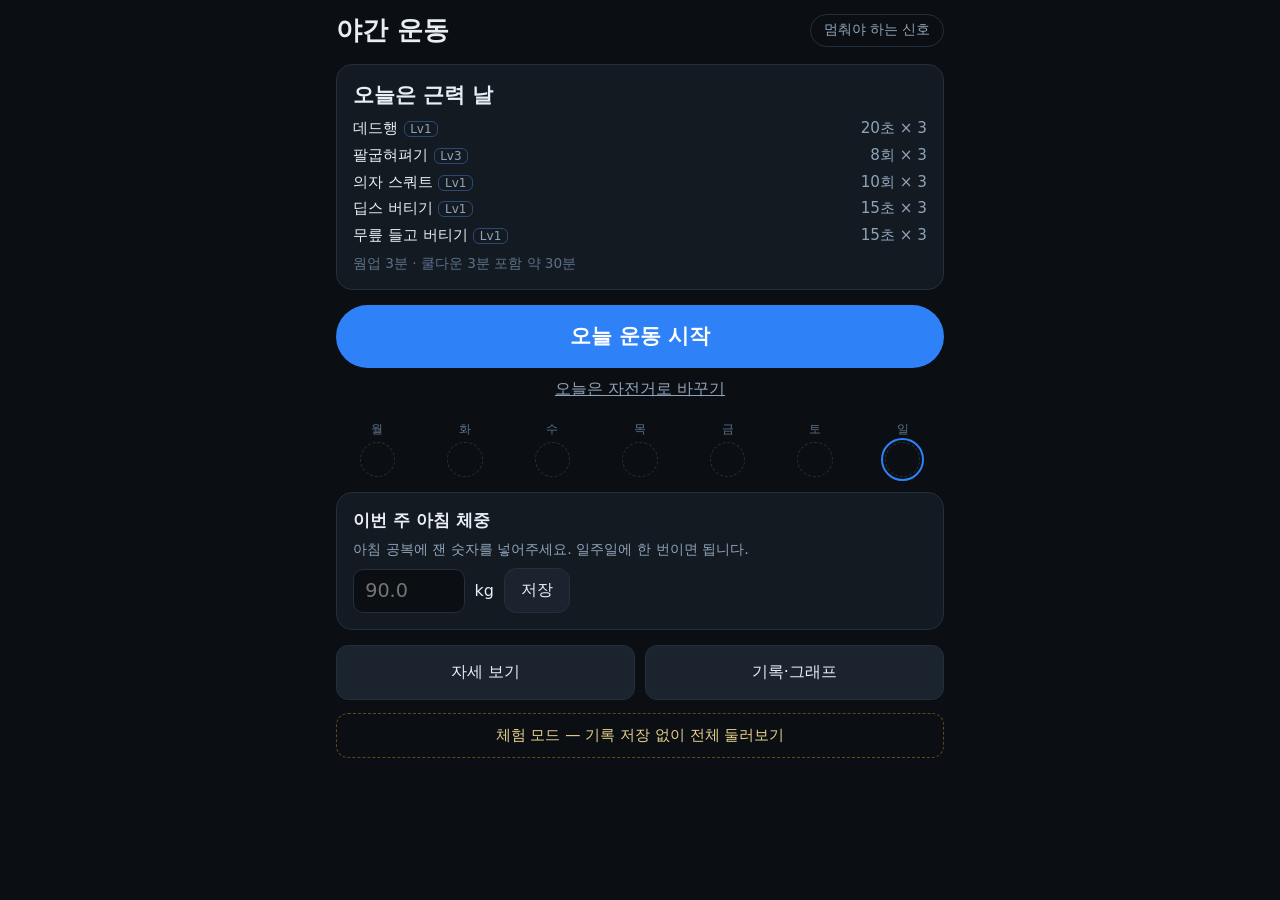
==== index.html @ 2c5f9fc5 "feat: 체험 모드(저장 없음·1/10/30배속) + 체중 따라 바뀌는 3D 체형 + 캐릭터 정교화 - 체험 모드: 기록 복사본으로 전체 흐름을 해보고, 끝내면 진짜 기록으로 복" ====
<!doctype html>
<html lang="ko">
<head>
  <meta charset="utf-8">
  <meta name="viewport" content="width=device-width, initial-scale=1, viewport-fit=cover">
  <meta name="theme-color" content="#0b0f14">
  <title>야간 운동</title>
  <link rel="manifest" href="manifest.json">
  <link rel="icon" href="icons/icon-192.png">
  <link rel="apple-touch-icon" href="icons/icon-192.png">
  <link rel="stylesheet" href="css/style.css">
</head>
<body>
  <div id="demoBar" class="demobar" hidden><b>체험 모드</b><span>기록 저장 안 됨</span><span id="demoSpeed" class="seg"><button data-s="1">1배</button><button data-s="10">10배</button><button data-s="30">30배</button></span><button id="demoExit" class="ghost">끝내기</button></div>
  <!-- 홈 -->
  <section id="screen-home" class="screen page is-active">
    <header class="top"><h1>야간 운동</h1><button id="toSafety" class="ghost">멈춰야 하는 신호</button></header>
    <div id="homeBanner"></div>
    <div id="today" class="card"></div>
    <button id="btnStart" class="btn-start">오늘 운동 시작</button>
    <button id="btnSwap" class="link">오늘은 다른 종류로</button>
    <div id="week" class="week"></div>
    <div id="weighCard"></div>
    <nav class="nav"><button id="toPosture">자세 보기</button><button id="toRecords">기록·그래프</button></nav>
    <button id="toDemo" class="demo-btn">체험 모드 — 기록 저장 없이 전체 둘러보기</button>
  </section>

  <!-- 컨디션 -->
  <section id="screen-cond" class="screen page">
    <header class="top"><h2>오늘 컨디션은?</h2><button class="ghost back">취소</button></header>
    <div id="condBody" class="cond"></div>
  </section>

  <!-- 운동 중 -->
  <section id="screen-work" class="screen work">
    <div id="w3d" class="w3d"></div>
    <div class="wtop"><span id="wPhase"></span><button id="btnQuit" class="ghost">그만두기</button></div>
    <div id="wTap" class="wtap">
      <p id="wTitle" class="wtitle"></p>
      <p id="wClock" class="wclock">0</p>
      <p id="wSub" class="wsub"></p>
    </div>
    <p id="wTip" class="wtip"></p>
    <div class="wbot"><div class="bar"><i id="wBar"></i></div><span id="wTotal"></span><button id="btnSkip" class="ghost" hidden>건너뛰기</button></div>
  </section>

  <!-- 그만두기 -->
  <section id="screen-quit" class="screen page">
    <header class="top"><h2>왜 그만두시나요?</h2></header>
    <div id="quitBody" class="cond"></div>
  </section>

  <!-- 완료 -->
  <section id="screen-end" class="screen page">
    <header class="top"><h2 id="endTitle">운동 끝</h2></header>
    <div id="endBody"></div>
  </section>

  <!-- 자세 보기 -->
  <section id="screen-posture" class="screen page posture">
    <header class="top"><h2>자세 보기</h2><button class="ghost back">뒤로</button></header>
    <div id="pGroups" class="chips"></div>
    <div id="pMoves" class="chips small"></div>
    <div class="row"><span id="pModes" class="seg"></span><span class="grow"></span><button id="pXray" class="ghost">뼈대 투시</button></div>
    <div id="p3d" class="p3d"><span class="hint">드래그해서 돌려보기</span></div>
    <div class="row"><span id="pViews" class="seg"></span></div>
    <div class="row kgrow"><label for="pKg">체형</label><input id="pKg" type="range" min="70" max="95" step="1"><span id="pKgLbl"></span></div>
    <p id="pLabel" class="plabel"></p>
    <ol id="pList" class="plist"></ol>
  </section>

  <!-- 기록 -->
  <section id="screen-records" class="screen page">
    <header class="top"><h2>기록·그래프</h2><button class="ghost back">뒤로</button></header>
    <div id="recBody"></div>
  </section>

  <!-- 안전 -->
  <section id="screen-safety" class="screen page">
    <header class="top"><h2>멈춰야 하는 신호</h2><button class="ghost back">뒤로</button></header>
    <div class="card prose">
      <p><b>정상</b> — 근육이 타는 느낌, 뻐근함, 숨이 차지만 말은 되는 정도</p>
      <p><b>그 종목 중단</b> — 관절(어깨 앞쪽, 팔꿈치, 손목, 무릎, 발목)이 찌르듯 아플 때</p>
      <p class="warn"><b>운동 전체 중단</b> — 어지럽거나, 가슴이 답답하거나, 숨이 평소와 다르게 가쁠 때. 앉아서 쉬고, 계속되면 병원에 가세요.</p>
      <p><b>혈압</b> — 버티는 동안 숨을 참지 마세요. 숨을 참으면 혈압이 순간적으로 크게 오릅니다. 자전거는 심박 140을 넘기지 않습니다.</p>
      <p><b>발목</b> — 바에서 뛰어내리지 말고 발판을 딛고 내려오세요.</p>
      <p><b>피로</b> — 다음 날까지 피로가 남으면 과했다는 뜻입니다. 시작할 때 "피곤함"을 고르면 가볍게 진행합니다.</p>
    </div>
  </section>

  <section id="screen-stop" class="screen page">
    <div class="card prose stop">
      <h2>오늘은 여기까지</h2>
      <p>바로 앉아서 쉬세요. 물을 조금 마시고 천천히 숨 쉬세요.</p>
      <p class="warn">어지러움이나 가슴 답답함이 계속되면 병원에 가세요.</p>
      <button id="stopOk" class="btn-start">알겠습니다</button>
    </div>
  </section>

  <script src="vendor/three.min.js"></script>
  <script type="module" src="js/app.js"></script>
</body>
</html>
---- css/style.css ----
/* 야간 운동 — 밤에 보는 화면이라 어둡게, 운동 중 숫자는 최대한 크게 */
:root {
  --bg: #0b0f14; --card: #131a22; --card2: #1a232e; --line: #22303d; --text: #e8eef5; --sub: #8fa3b8; --muted: #5d7189;
  --accent: #2f81f7; --ok: #1D9E75; --ng: #E24B4A; --warn: #ffcc4d; --hill: #ff9f43;
  color-scheme: dark;
}
* { margin: 0; padding: 0; box-sizing: border-box; }
html, body { height: 100%; }
body { background: var(--bg); color: var(--text); font-family: system-ui, -apple-system, 'Malgun Gothic', sans-serif; -webkit-user-select: none; user-select: none; -webkit-tap-highlight-color: transparent; }
button { font: inherit; color: inherit; background: var(--card2); border: 1px solid var(--line); border-radius: 12px; padding: 0.7rem 1rem; cursor: pointer; }
button:active { transform: scale(0.98); }
button.ghost { background: transparent; color: var(--sub); padding: 0.4rem 0.8rem; font-size: 0.85rem; border-radius: 999px; }
button.link { background: none; border: 0; color: var(--sub); text-decoration: underline; padding: 0.3rem; }
button[aria-pressed="true"] { border-color: var(--accent); color: #9cc5ff; }
input[type="number"] { font: inherit; font-size: 1.2rem; color: var(--text); background: var(--bg); border: 1px solid var(--line); border-radius: 10px; padding: 0.6rem 0.7rem; width: 7rem; }
label.check { display: flex; gap: 0.6rem; align-items: center; padding: 0.4rem 0; font-size: 0.95rem; }
label.check input { width: 1.4rem; height: 1.4rem; accent-color: var(--ok); }

.screen { display: none; min-height: 100vh; }
.screen.is-active { display: block; }
.page { padding: calc(env(safe-area-inset-top) + 0.8rem) 1rem 2rem; max-width: 40rem; margin: 0 auto; }
.top { display: flex; align-items: center; justify-content: space-between; gap: 0.5rem; margin-bottom: 1rem; }
.top h1 { font-size: 1.6rem; } .top h2 { font-size: 1.25rem; }
.card { background: var(--card); border: 1px solid var(--line); border-radius: 16px; padding: 1rem; margin-bottom: 0.9rem; }
.card h3 { font-size: 1.05rem; margin-bottom: 0.5rem; }
.sub { color: var(--sub); font-size: 0.9rem; }
.muted { color: var(--muted); font-size: 0.85rem; }
.banner { border-radius: 14px; padding: 0.8rem 1rem; margin-bottom: 0.9rem; font-size: 0.95rem; line-height: 1.5; background: #1d2a1f; border: 1px solid #2c4a33; color: #bfe8c9; }
.banner.warn { background: #2a2414; border-color: #4d4120; color: #f3dc9c; }
.prose p { line-height: 1.65; margin-bottom: 0.7rem; color: var(--sub); } .prose b { color: var(--text); }
.prose .warn { color: #ffb3b2; } .prose h2 { margin-bottom: 0.8rem; }
.stop { margin-top: 20vh; text-align: center; }

/* 홈 */
.today-type { font-size: 1.3rem; font-weight: 700; margin-bottom: 0.6rem; }
.today-list { list-style: none; display: grid; gap: 0.35rem; }
.today-list li { display: flex; justify-content: space-between; gap: 0.5rem; font-size: 0.95rem; }
.today-list li span:last-child { color: var(--sub); font-variant-numeric: tabular-nums; white-space: nowrap; }
.lv { display: inline-block; font-size: 0.75rem; color: #9cc5ff; border: 1px solid #2a4a74; border-radius: 6px; padding: 0 0.35rem; margin-left: 0.35rem; }
.btn-start { display: block; width: 100%; background: var(--accent); border: 0; color: #fff; font-size: 1.3rem; font-weight: 700; padding: 1.1rem; border-radius: 999px; margin: 0.4rem 0; }
#btnSwap { display: block; margin: 0 auto 1rem; }
.week { display: grid; grid-template-columns: repeat(7, 1fr); gap: 0.3rem; margin-bottom: 0.9rem; }
.week div { text-align: center; font-size: 0.75rem; color: var(--muted); }
.week b { display: flex; align-items: center; justify-content: center; margin: 0.25rem auto 0; width: 2.2rem; height: 2.2rem; border-radius: 50%; border: 1px dashed var(--line); font-size: 0.85rem; color: var(--sub); }
.week b.strength { background: #1b3657; border: 0; color: #cfe3ff; } .week b.bike { background: #17402f; border: 0; color: #c8f0dc; }
.week b.light { opacity: 0.6; } .week .today b { outline: 2px solid var(--accent); outline-offset: 2px; }
.nav { display: grid; grid-template-columns: 1fr 1fr; gap: 0.6rem; }
.nav button { padding: 1rem; font-size: 1rem; }
.weigh { display: flex; gap: 0.6rem; align-items: center; flex-wrap: wrap; }

/* 컨디션·그만두기 */
.cond { display: grid; gap: 0.7rem; }
.cond button { text-align: left; padding: 1rem 1.1rem; font-size: 1.1rem; display: flex; gap: 0.8rem; align-items: center; }
.cond button small { display: block; color: var(--sub); font-size: 0.85rem; margin-top: 0.15rem; }
.cond .emo { font-size: 1.6rem; }

/* 운동 중 */
.work { position: fixed; inset: 0; overflow: hidden; }
.work.is-active { display: block; }
.w3d { position: absolute; inset: 0; display: none; }
.work.show3d .w3d { display: block; }
.wtop { position: absolute; top: calc(env(safe-area-inset-top) + 0.5rem); left: 0.8rem; right: 0.8rem; display: flex; justify-content: space-between; align-items: center; z-index: 3; color: var(--sub); font-size: 0.95rem; }
.wtap { position: absolute; inset: 0; display: flex; flex-direction: column; align-items: center; justify-content: center; text-align: center; z-index: 2; padding: 3rem 1rem 5rem; }
.wtitle { font-size: 1.5rem; font-weight: 600; color: #cfe0f2; }
.wclock { font-size: min(34vh, 52vw); line-height: 0.95; font-weight: 800; font-variant-numeric: tabular-nums; letter-spacing: -0.04em; }
.wclock.warn { color: var(--warn); }
.wclock.long { font-size: min(34vh, 25vw); }
.wsub { font-size: 1.15rem; color: var(--sub); min-height: 1.5em; margin-top: 0.3rem; }
.wtip { position: absolute; left: 0; right: 0; bottom: calc(env(safe-area-inset-bottom) + 3.2rem); text-align: center; font-size: 1.15rem; font-weight: 600; color: #fff; z-index: 3; padding: 0 1rem; pointer-events: none; }
.wtip:empty { display: none; }
.wbot { position: absolute; left: 0.8rem; right: 0.8rem; bottom: calc(env(safe-area-inset-bottom) + 0.8rem); display: flex; align-items: center; gap: 0.7rem; z-index: 3; color: var(--muted); font-size: 0.85rem; font-variant-numeric: tabular-nums; }
.bar { flex: 1; height: 5px; background: var(--line); border-radius: 999px; overflow: hidden; }
.bar i { display: block; height: 100%; width: 0; background: var(--accent); transition: width 0.3s linear; }
/* 휴식·스트레칭: 3D가 주인공, 숫자는 오른쪽 위 */
.work.show3d .wtap { align-items: flex-end; justify-content: flex-start; text-align: right; padding: 3rem 1.2rem 0; pointer-events: auto; }
.work.show3d .wclock { font-size: min(22vh, 30vw); text-shadow: 0 2px 12px #000; }
.work.show3d .wclock.long { font-size: min(22vh, 18vw); }
.work.show3d .wtitle, .work.show3d .wsub { text-shadow: 0 1px 6px #000; background: rgba(11, 15, 20, 0.82); border-radius: 8px; padding: 0.1rem 0.55rem; }
.work.show3d .wtip { background: linear-gradient(transparent, rgba(11, 15, 20, 0.85) 35%); padding: 1.5rem 1rem 0.4rem; }
/* 자전거 구간 색 */
.work.zone-target .wsub { color: #7fe0b6; } .work.zone-hill .wsub { color: var(--hill); } .work.zone-hill .wclock { color: var(--hill); }
@media (orientation: landscape) {
  .wclock { font-size: min(50vh, 40vw); }
  .wclock.long { font-size: min(50vh, 22vw); }
  .work.show3d .wclock { font-size: min(30vh, 18vw); }
  .wtitle { font-size: 1.25rem; }
}

/* 완료 */
.res h3 { display: flex; justify-content: space-between; align-items: baseline; gap: 0.5rem; }
.res .sets { color: var(--sub); font-variant-numeric: tabular-nums; margin-bottom: 0.4rem; }
.tag { font-size: 0.8rem; padding: 0.1rem 0.5rem; border-radius: 999px; font-weight: 600; white-space: nowrap; }
.tag.ok { background: #17402f; color: #8fe3bd; } .tag.ng { background: #4a1e1e; color: #ffb3b2; } .tag.mid { background: #2a3442; color: var(--sub); }
.acts { display: flex; gap: 0.5rem; flex-wrap: wrap; margin-top: 0.6rem; }
.acts .up { background: var(--ok); border: 0; color: #fff; font-weight: 700; }
.acts .down { color: #ffb3b2; }
.fields { display: grid; gap: 0.6rem; margin: 0.4rem 0; }
.fields label { display: flex; justify-content: space-between; align-items: center; gap: 0.6rem; }

/* 자세 보기 */
.chips { display: flex; gap: 0.4rem; overflow-x: auto; padding-bottom: 0.4rem; margin-bottom: 0.4rem; scrollbar-width: none; }
.chips button { white-space: nowrap; padding: 0.5rem 0.8rem; border-radius: 999px; font-size: 0.9rem; }
.chips.small button { font-size: 0.82rem; padding: 0.4rem 0.7rem; }
.row { display: flex; gap: 0.4rem; align-items: center; margin: 0.4rem 0; flex-wrap: wrap; }
.grow { flex: 1; }
.seg { display: inline-flex; gap: 0.3rem; flex-wrap: wrap; }
.seg button { padding: 0.45rem 0.7rem; font-size: 0.85rem; border-radius: 10px; }
.p3d { position: relative; height: 58vh; min-height: 320px; border-radius: 16px; overflow: hidden; background: #10161d; border: 1px solid var(--line); }
.p3d .hint { position: absolute; left: 0.7rem; top: 0.5rem; font-size: 0.75rem; color: var(--muted); z-index: 2; pointer-events: none; }
.mk3 { position: absolute; display: flex; align-items: center; gap: 4px; pointer-events: none; font-size: 12px; white-space: nowrap; transform: translate(-10px, -10px); z-index: 2; }
.mk3 b { width: 20px; height: 20px; border-radius: 50%; color: #fff; font-weight: 600; display: flex; align-items: center; justify-content: center; font-size: 12px; border: 1.5px solid #fff; }
.mk3 span { background: rgba(19, 26, 34, 0.92); border: 1px solid var(--line); border-radius: 6px; padding: 1px 6px; color: var(--text); }
.plabel { color: var(--sub); font-size: 0.9rem; min-height: 1.4em; margin: 0.3rem 0 0.6rem; }
.plist { list-style: none; display: grid; gap: 0.4rem; }
.plist li { display: flex; gap: 0.6rem; padding: 0.55rem 0.6rem; border-radius: 12px; background: var(--card); border: 1px solid var(--line); cursor: pointer; }
.plist li[aria-pressed="true"] { border-color: var(--accent); }
.plist b { flex: none; width: 1.5rem; height: 1.5rem; border-radius: 50%; color: #fff; display: flex; align-items: center; justify-content: center; font-size: 0.8rem; }
.plist small { display: block; color: var(--sub); font-size: 0.85rem; }

/* 기록 */
.chart { width: 100%; height: auto; display: block; }
.chart .grid { stroke: var(--line); stroke-width: 1; }
.chart .ax { fill: var(--muted); font-size: 11px; }
.legend { display: flex; flex-wrap: wrap; gap: 0.3rem 0.9rem; font-size: 0.8rem; color: var(--sub); margin-top: 0.4rem; }
.legend i { display: inline-block; width: 0.8rem; height: 0.25rem; border-radius: 2px; vertical-align: middle; margin-right: 0.3rem; }
.empty { color: var(--muted); font-size: 0.9rem; padding: 1rem 0; text-align: center; }
.hist { list-style: none; display: grid; gap: 0.3rem; font-size: 0.9rem; }
.hist li { display: flex; justify-content: space-between; gap: 0.5rem; color: var(--sub); }
.hist li b { color: var(--text); font-weight: 500; }

/* 체험 모드 */
.demobar { position: fixed; top: 0; left: 0; right: 0; z-index: 100; display: flex; align-items: center; gap: 0.5rem; flex-wrap: wrap;
  padding: calc(env(safe-area-inset-top) + 0.35rem) 0.8rem 0.35rem; background: #3a2f10; color: #f3dc9c; font-size: 0.85rem; border-bottom: 1px solid #5a4a1c; }
.demobar[hidden] { display: none; }
.demobar .seg button { padding: 0.25rem 0.55rem; font-size: 0.8rem; background: #2a220c; border-color: #5a4a1c; color: #f3dc9c; }
.demobar .seg button[aria-pressed="true"] { background: #f3dc9c; color: #2a220c; }
.demobar #demoExit { margin-left: auto; color: #f3dc9c; border-color: #5a4a1c; }
body.demo .page { padding-top: calc(env(safe-area-inset-top) + 3.4rem); }
body.demo .wtop { top: calc(env(safe-area-inset-top) + 2.9rem); }
.demo-btn { display: block; width: 100%; margin-top: 0.8rem; background: transparent; border: 1px dashed #5a4a1c; color: #e6cf8a; font-size: 0.95rem; }
/* 자세 보기 체형 */
.kgrow { gap: 0.6rem; font-size: 0.9rem; color: var(--sub); }
.kgrow input { flex: 1; accent-color: var(--accent); }
.kgrow span { min-width: 7.5rem; text-align: right; }

body.demo .demo-btn { display: none; }
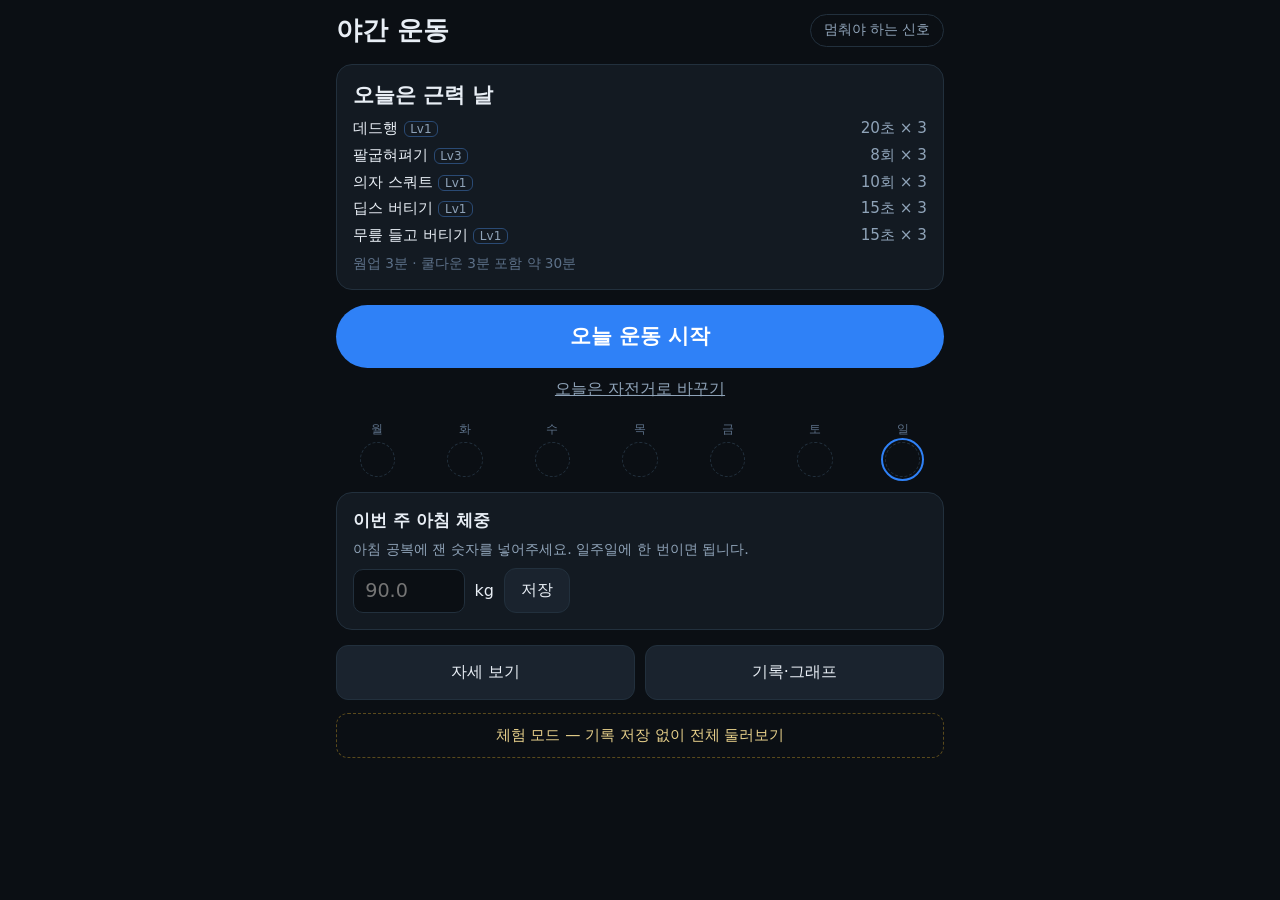
==== commit b8540c7e: "feat: 3D 자세를 무료 캐릭터(Rocketbox Sports_Male_04)로 교체 - rig.js는 보이지 않는 뼈대로 관절을 계산하고, avatar.js가 캐릭터 뼈를 그" ====
--- a/index.html
+++ b/index.html
@@ -98,6 +98,8 @@
   </section>
 
   <script src="vendor/three.min.js"></script>
+  <script src="vendor/fflate.min.js"></script>
+  <script src="vendor/FBXLoader.js"></script>
   <script type="module" src="js/app.js"></script>
 </body>
 </html>
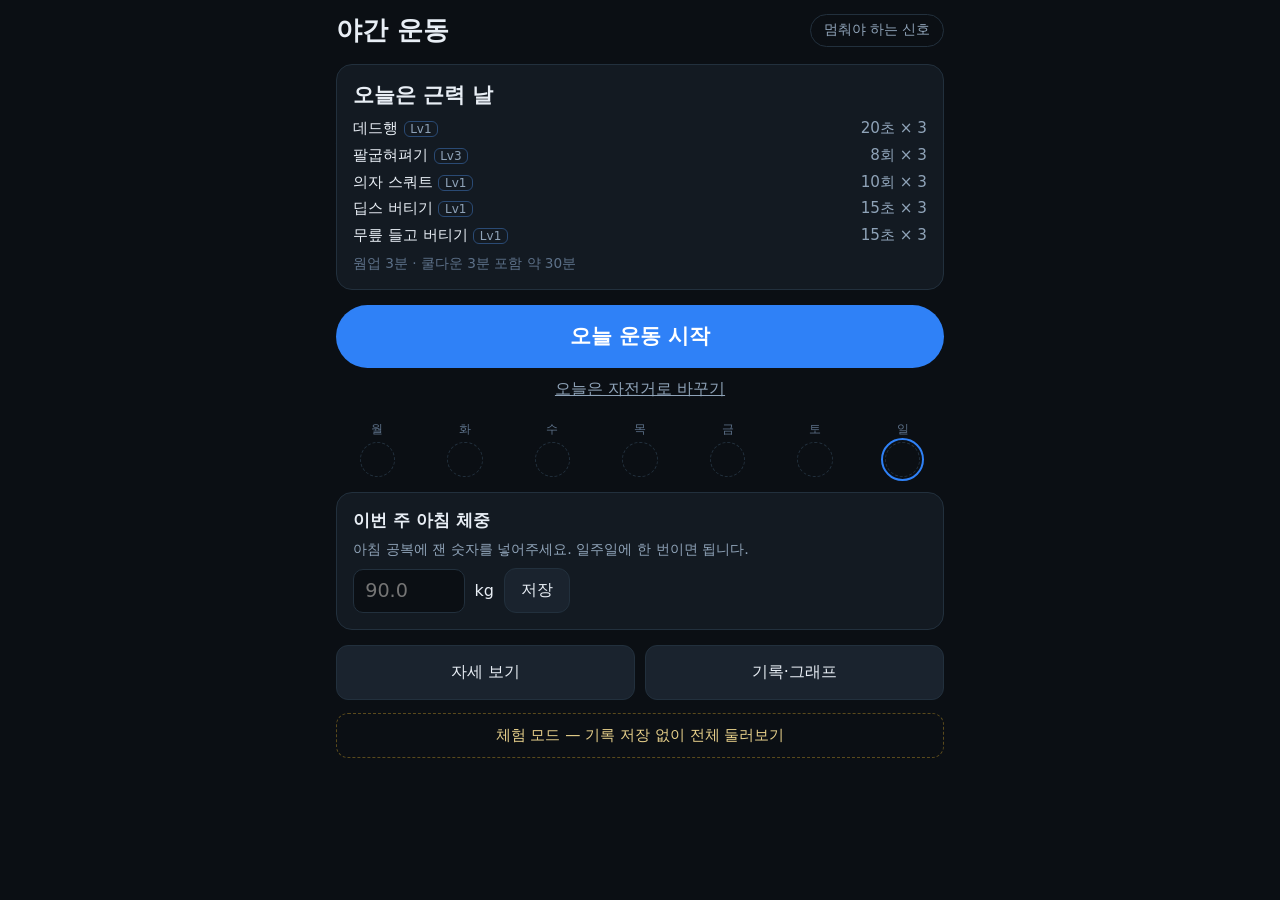
==== commit 59f5f45d: "feat: 자세 포인트 음성 안내 + 반투명 원 강조, 스쿼트·팔굽혀펴기·페달 동작 수정 - 강조 관절: 단단한 공 대신 반투명 원(항상 화면을 향함) - 휴식·웜업·스트레칭·자전" ====
--- a/index.html
+++ b/index.html
@@ -63,7 +63,7 @@
     <div id="pMoves" class="chips small"></div>
     <div class="row"><span id="pModes" class="seg"></span><span class="grow"></span><button id="pXray" class="ghost">뼈대 투시</button></div>
     <div id="p3d" class="p3d"><span class="hint">드래그해서 돌려보기</span></div>
-    <div class="row"><span id="pViews" class="seg"></span></div>
+    <div class="row"><span id="pViews" class="seg"></span><span class="grow"></span><button id="pSpeak" class="ghost">🔊 설명 듣기</button></div>
     <div class="row kgrow"><label for="pKg">체형</label><input id="pKg" type="range" min="70" max="95" step="1"><span id="pKgLbl"></span></div>
     <p id="pLabel" class="plabel"></p>
     <ol id="pList" class="plist"></ol>
--- a/css/style.css
+++ b/css/style.css
@@ -114,6 +114,7 @@
 .plist { list-style: none; display: grid; gap: 0.4rem; }
 .plist li { display: flex; gap: 0.6rem; padding: 0.55rem 0.6rem; border-radius: 12px; background: var(--card); border: 1px solid var(--line); cursor: pointer; }
 .plist li[aria-pressed="true"] { border-color: var(--accent); }
+.plist li.now { border-color: var(--accent); background: #13233a; }
 .plist b { flex: none; width: 1.5rem; height: 1.5rem; border-radius: 50%; color: #fff; display: flex; align-items: center; justify-content: center; font-size: 0.8rem; }
 .plist small { display: block; color: var(--sub); font-size: 0.85rem; }
 
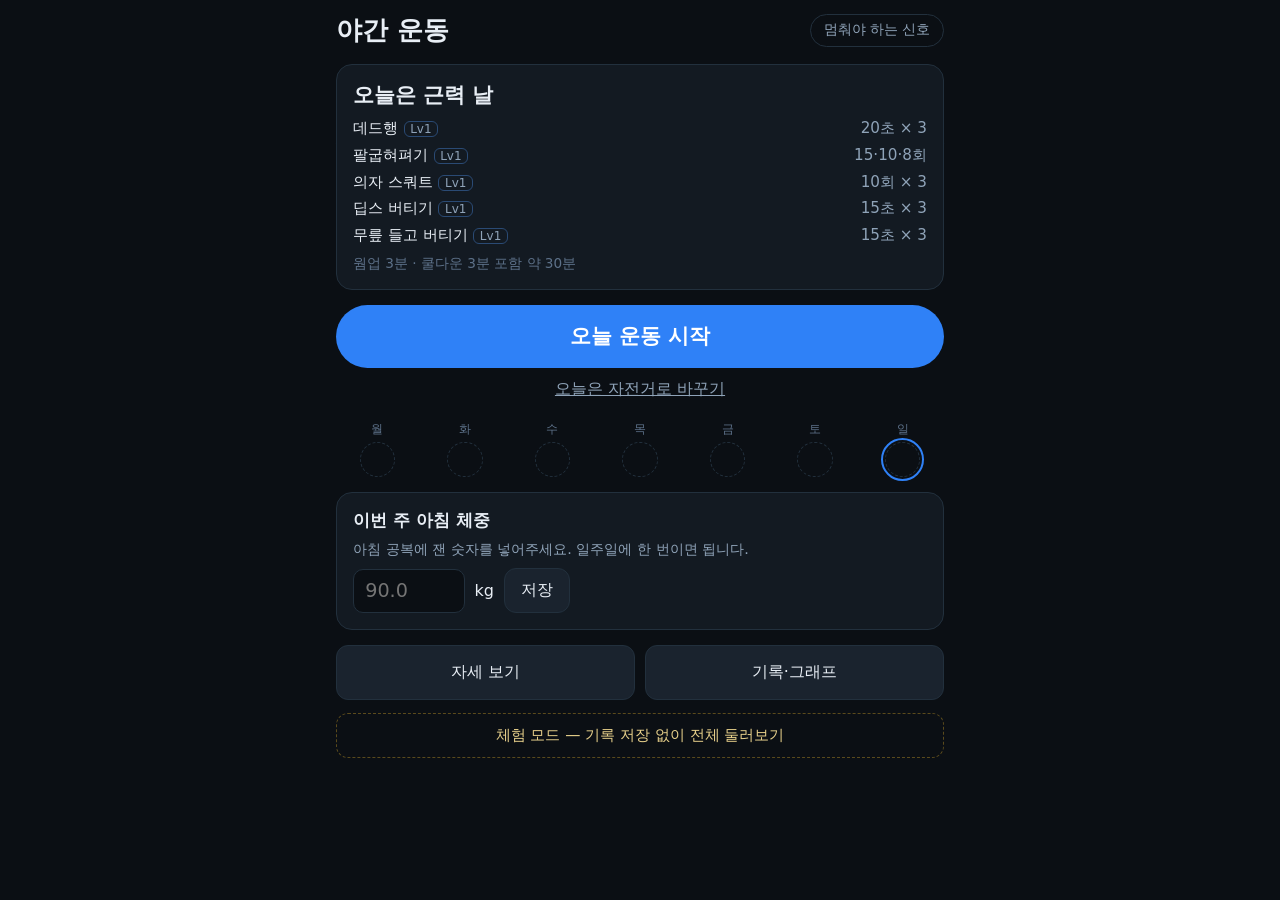
==== commit abf16b05: "feat: 근력 날 자전거 → 제자리 걷기, 운동 중 작은 3D + 자세 포인트 계속, 팔굽혀펴기 세트별 횟수 - 근력 날 웜업의 "자전거 가볍게"를 "제자리 걷기"(새 3D 동작" ====
--- a/index.html
+++ b/index.html
@@ -34,6 +34,7 @@
   <!-- 운동 중 -->
   <section id="screen-work" class="screen work">
     <div id="w3d" class="w3d"></div>
+    <p id="wLbl" class="wlbl"></p>
     <div class="wtop"><span id="wPhase"></span><button id="btnQuit" class="ghost">그만두기</button></div>
     <div id="wTap" class="wtap">
       <p id="wTitle" class="wtitle"></p>
--- a/css/style.css
+++ b/css/style.css
@@ -77,6 +77,15 @@
 .work.show3d .wclock.long { font-size: min(22vh, 18vw); }
 .work.show3d .wtitle, .work.show3d .wsub { text-shadow: 0 1px 6px #000; background: rgba(11, 15, 20, 0.82); border-radius: 8px; padding: 0.1rem 0.55rem; }
 .work.show3d .wtip { background: linear-gradient(transparent, rgba(11, 15, 20, 0.85) 35%); padding: 1.5rem 1rem 0.4rem; }
+/* 운동·자전거 중: 위에 작은 3D(동작 설명 한 줄), 아래에 숫자 */
+.wlbl { display: none; }
+.work.mini3d .w3d { display: block; top: calc(env(safe-area-inset-top) + 5rem); bottom: auto; height: 38vh; }
+.work.mini3d .wlbl { display: block; position: absolute; left: 50%; transform: translateX(-50%); max-width: calc(100% - 1.6rem); top: calc(env(safe-area-inset-top) + 5rem + 38vh - 1.9rem); text-align: center; font-size: 0.9rem; color: #cfe0f2; z-index: 3; padding: 0.15rem 0.6rem; border-radius: 8px; background: rgba(11, 15, 20, 0.82); pointer-events: none; }
+.work.mini3d .wlbl:empty { display: none; }
+.work.mini3d .wtap { justify-content: flex-start; padding-top: calc(env(safe-area-inset-top) + 2.7rem); }
+.work.mini3d .wtitle { font-size: 1.2rem; max-width: 100%; white-space: nowrap; overflow: hidden; text-overflow: ellipsis; margin-bottom: calc(38vh + 0.8rem); }
+.work.mini3d .wclock { font-size: min(22vh, 42vw); }
+.work.mini3d .wclock.long { font-size: min(18vh, 21vw); }
 /* 자전거 구간 색 */
 .work.zone-target .wsub { color: #7fe0b6; } .work.zone-hill .wsub { color: var(--hill); } .work.zone-hill .wclock { color: var(--hill); }
 @media (orientation: landscape) {
@@ -84,6 +93,13 @@
   .wclock.long { font-size: min(50vh, 22vw); }
   .work.show3d .wclock { font-size: min(30vh, 18vw); }
   .wtitle { font-size: 1.25rem; }
+  .work.mini3d .w3d { top: 2.6rem; bottom: 3.4rem; height: auto; right: 48%; }
+  .work.mini3d .wlbl { top: auto; bottom: 3.6rem; left: 26%; max-width: 46%; }
+  .work.mini3d .wtap { justify-content: center; padding: 2.6rem 1rem 4rem 52%; }
+  .work.mini3d .wtitle { margin-bottom: 0.3rem; }
+  .work.mini3d .wclock { font-size: min(40vh, 20vw); }
+  .work.mini3d .wclock.long { font-size: min(32vh, 11vw); }
+  .work.mini3d .wtip { left: 52%; }
 }
 
 /* 완료 */
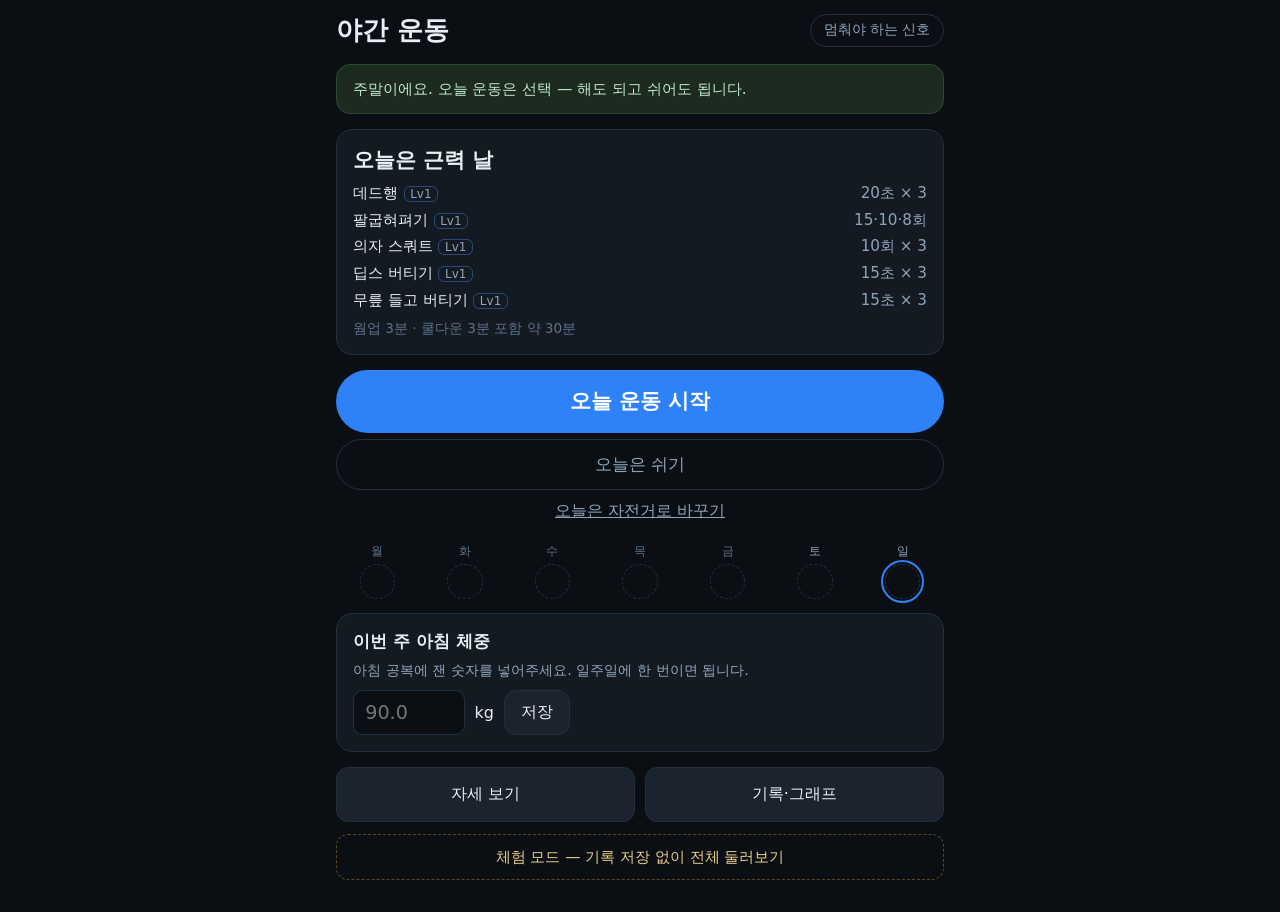
==== commit 0177007c: "feat: 자전거 루틴(인터벌·피라미드·빠르게·꾸준히) + 주말 선택 + 운동 평가 정교화 자전거 - 웜업을 편하게 2분 → 저항 올리며 3분으로 (심박이 늦게 따라오는 것을 안내" ====
--- a/index.html
+++ b/index.html
@@ -18,6 +18,7 @@
     <div id="homeBanner"></div>
     <div id="today" class="card"></div>
     <button id="btnStart" class="btn-start">오늘 운동 시작</button>
+    <button id="btnPass" class="pass" hidden>오늘은 쉬기</button>
     <button id="btnSwap" class="link">오늘은 다른 종류로</button>
     <div id="week" class="week"></div>
     <div id="weighCard"></div>
--- a/css/style.css
+++ b/css/style.css
@@ -43,6 +43,20 @@
 .week div { text-align: center; font-size: 0.75rem; color: var(--muted); }
 .week b { display: flex; align-items: center; justify-content: center; margin: 0.25rem auto 0; width: 2.2rem; height: 2.2rem; border-radius: 50%; border: 1px dashed var(--line); font-size: 0.85rem; color: var(--sub); }
 .week b.strength { background: #1b3657; border: 0; color: #cfe3ff; } .week b.bike { background: #17402f; border: 0; color: #c8f0dc; }
+.week b.rest { background: #23272e; border: 0; color: var(--muted); } .week div.we { color: #8fa3b8; }
+button.pass { display: block; width: 100%; background: transparent; border: 1px solid var(--line); color: var(--sub); font-size: 1.05rem; padding: 0.8rem; border-radius: 999px; margin: 0.2rem 0 0.4rem; }
+.routines { margin-bottom: 0.6rem; }
+/* 완료 화면 평가 */
+.hint { margin-bottom: 0.6rem; }
+.sets-in { display: flex; flex-wrap: wrap; gap: 0.4rem 0.9rem; margin: 0.5rem 0 0.7rem; }
+.sets-in label { display: flex; align-items: center; gap: 0.4rem; font-size: 0.95rem; color: var(--sub); }
+.stepper { display: inline-flex; align-items: center; border: 1px solid var(--line); border-radius: 999px; overflow: hidden; }
+.stepper button { border: 0; border-radius: 0; padding: 0.35rem 0.75rem; font-size: 1.1rem; background: transparent; }
+.stepper b { min-width: 2.2ch; text-align: center; font-size: 1.1rem; font-variant-numeric: tabular-nums; }
+.q { display: flex; align-items: center; justify-content: space-between; gap: 0.5rem; margin: 0.45rem 0; flex-wrap: wrap; }
+.q > span:first-child { color: var(--sub); font-size: 0.95rem; }
+.summary .score { font-size: 1.2rem; font-weight: 700; margin: 0.2rem 0; }
+.res .why { font-size: 0.95rem; margin: 0.2rem 0 0.3rem; }
 .week b.light { opacity: 0.6; } .week .today b { outline: 2px solid var(--accent); outline-offset: 2px; }
 .nav { display: grid; grid-template-columns: 1fr 1fr; gap: 0.6rem; }
 .nav button { padding: 1rem; font-size: 1rem; }
@@ -87,7 +101,10 @@
 .work.mini3d .wclock { font-size: min(22vh, 42vw); }
 .work.mini3d .wclock.long { font-size: min(18vh, 21vw); }
 /* 자전거 구간 색 */
-.work.zone-target .wsub { color: #7fe0b6; } .work.zone-hill .wsub { color: var(--hill); } .work.zone-hill .wclock { color: var(--hill); }
+.wsub { white-space: pre-line; }
+.work.zone-target .wsub, .work.zone-recover .wsub { color: #7fe0b6; } .work.zone-build .wsub { color: #9cc5ff; }
+.work.zone-hard .wsub, .work.zone-fast .wsub, .work.zone-climb .wsub { color: var(--hill); }
+.work.zone-hard .wclock, .work.zone-fast .wclock, .work.zone-climb .wclock { color: var(--hill); }
 @media (orientation: landscape) {
   .wclock { font-size: min(50vh, 40vw); }
   .wclock.long { font-size: min(50vh, 22vw); }
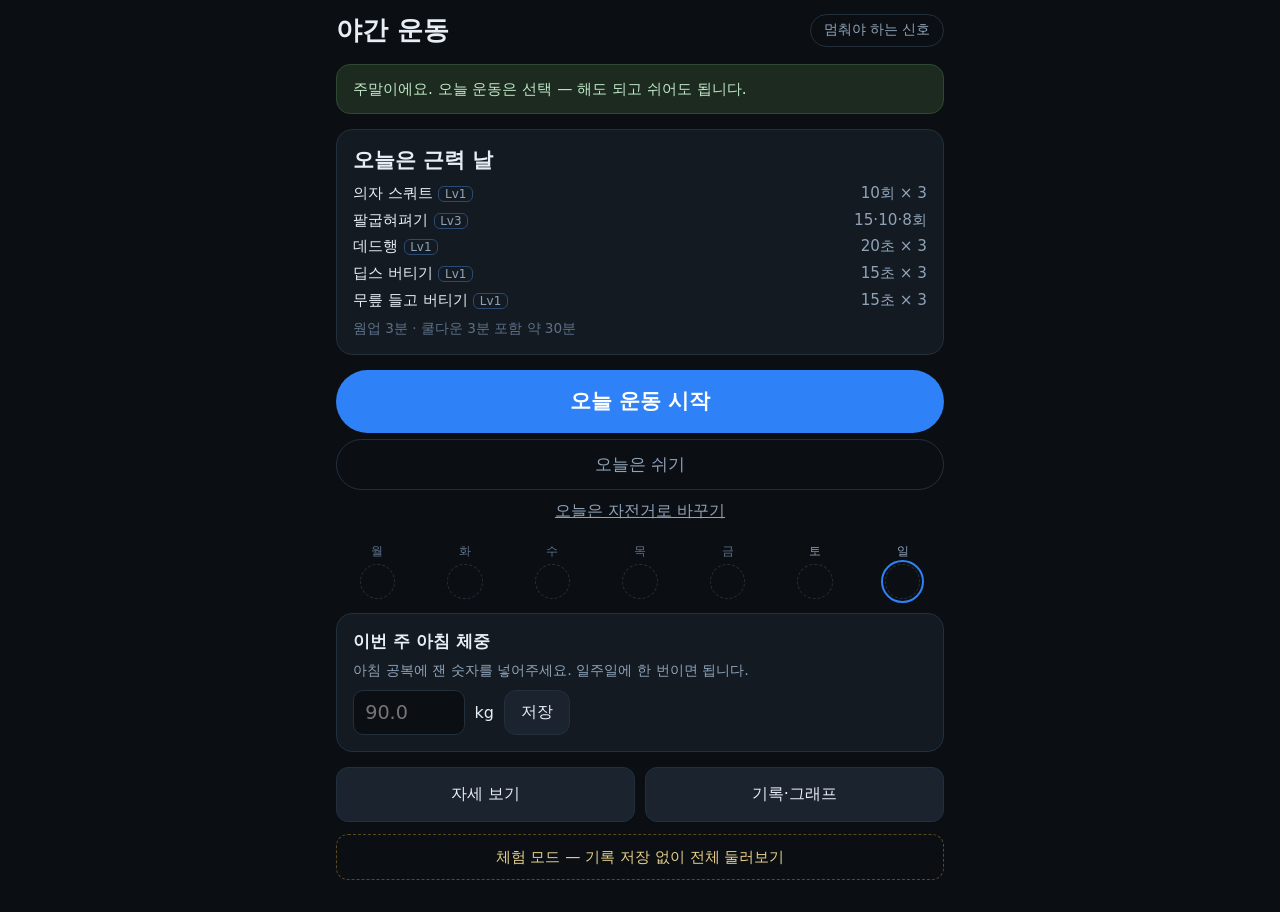
==== commit e7a7275d: "feat: ACSM 2026 저항운동 지침 반영 — 2~3개 여유, 템포, 하체 먼저, 팔굽혀펴기 쉬운 단계 ACSM 2026 Position Stand (Currier 외, Me" ====
--- a/index.html
+++ b/index.html
@@ -85,6 +85,7 @@
       <p><b>그 종목 중단</b> — 관절(어깨 앞쪽, 팔꿈치, 손목, 무릎, 발목)이 찌르듯 아플 때</p>
       <p class="warn"><b>운동 전체 중단</b> — 어지럽거나, 가슴이 답답하거나, 숨이 평소와 다르게 가쁠 때. 앉아서 쉬고, 계속되면 병원에 가세요.</p>
       <p><b>혈압</b> — 버티는 동안 숨을 참지 마세요. 숨을 참으면 혈압이 순간적으로 크게 오릅니다. 자전거는 심박 140을 넘기지 않습니다.</p>
+      <p><b>끝까지 짜내지 않기</b> — 마지막 세트에 2~3개 여유를 남겨도 효과는 같습니다(ACSM 2026). 실패까지 밀어붙이면 혈압과 부상 위험만 커집니다.</p>
       <p><b>발목</b> — 바에서 뛰어내리지 말고 발판을 딛고 내려오세요.</p>
       <p><b>피로</b> — 다음 날까지 피로가 남으면 과했다는 뜻입니다. 시작할 때 "피곤함"을 고르면 가볍게 진행합니다.</p>
     </div>
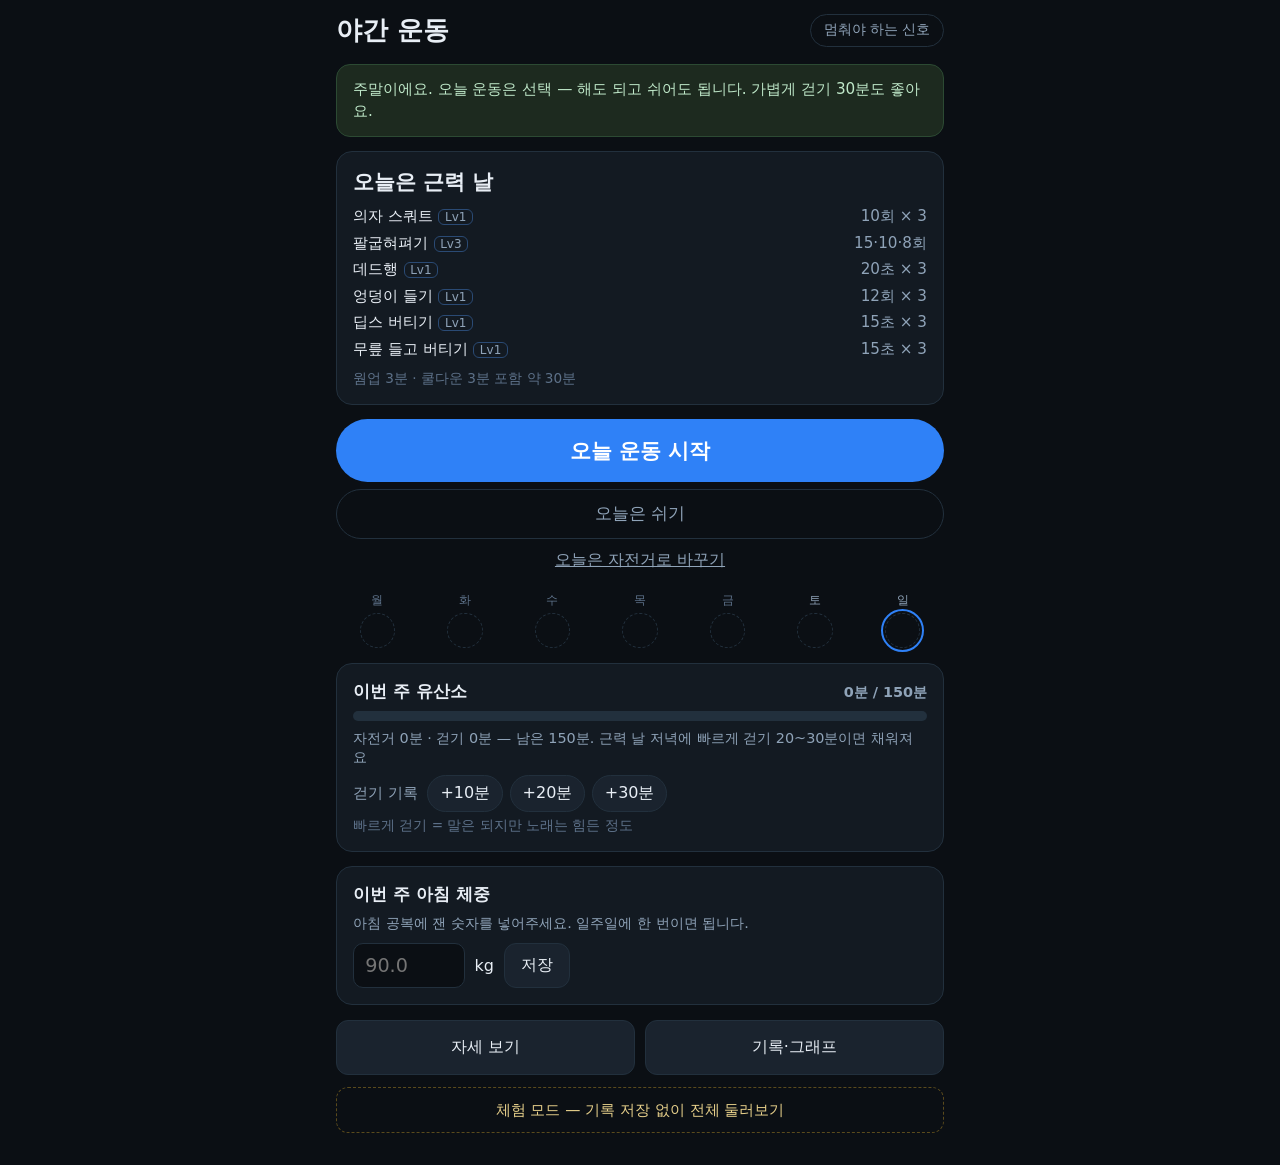
==== commit 6bc3e57f: "feat: 엉덩이 들기 추가, 자전거 날 벽에 기대 버티기, 주간 유산소(걷기 기록) - 근력 날에 엉덩이 들기(새 3D 동작, 6단계) — 하체 주 10세트 이상, 엉덩이·허벅지" ====
--- a/index.html
+++ b/index.html
@@ -21,6 +21,7 @@
     <button id="btnPass" class="pass" hidden>오늘은 쉬기</button>
     <button id="btnSwap" class="link">오늘은 다른 종류로</button>
     <div id="week" class="week"></div>
+    <div id="aeroCard"></div>
     <div id="weighCard"></div>
     <nav class="nav"><button id="toPosture">자세 보기</button><button id="toRecords">기록·그래프</button></nav>
     <button id="toDemo" class="demo-btn">체험 모드 — 기록 저장 없이 전체 둘러보기</button>
@@ -85,6 +86,7 @@
       <p><b>그 종목 중단</b> — 관절(어깨 앞쪽, 팔꿈치, 손목, 무릎, 발목)이 찌르듯 아플 때</p>
       <p class="warn"><b>운동 전체 중단</b> — 어지럽거나, 가슴이 답답하거나, 숨이 평소와 다르게 가쁠 때. 앉아서 쉬고, 계속되면 병원에 가세요.</p>
       <p><b>혈압</b> — 버티는 동안 숨을 참지 마세요. 숨을 참으면 혈압이 순간적으로 크게 오릅니다. 자전거는 심박 140을 넘기지 않습니다.</p>
+      <p><b>벽에 기대 버티기</b> — 혈압을 낮추는 효과가 확인된 운동이지만, 버티는 동안엔 혈압이 잠깐 오릅니다. 혈압약 없이 혈압이 높다면 시작 전에 의사와 상의하세요. 두통·어지럼·가슴 답답함이 오면 바로 멈추고, 숨은 계속 쉽니다.</p>
       <p><b>끝까지 짜내지 않기</b> — 마지막 세트에 2~3개 여유를 남겨도 효과는 같습니다(ACSM 2026). 실패까지 밀어붙이면 혈압과 부상 위험만 커집니다.</p>
       <p><b>발목</b> — 바에서 뛰어내리지 말고 발판을 딛고 내려오세요.</p>
       <p><b>피로</b> — 다음 날까지 피로가 남으면 과했다는 뜻입니다. 시작할 때 "피곤함"을 고르면 가볍게 진행합니다.</p>
--- a/css/style.css
+++ b/css/style.css
@@ -61,6 +61,12 @@
 .nav { display: grid; grid-template-columns: 1fr 1fr; gap: 0.6rem; }
 .nav button { padding: 1rem; font-size: 1rem; }
 .weigh { display: flex; gap: 0.6rem; align-items: center; flex-wrap: wrap; }
+.aero h3 { display: flex; justify-content: space-between; align-items: baseline; gap: 0.5rem; }
+.abar { display: flex; height: 10px; background: var(--line); border-radius: 999px; overflow: hidden; margin: 0.5rem 0; }
+.abar i { display: block; height: 100%; } .abar i.b { background: #1D9E75; } .abar i.w { background: #378ADD; }
+.walk { display: flex; gap: 0.4rem; align-items: center; flex-wrap: wrap; margin: 0.5rem 0 0.3rem; }
+.walk span { color: var(--sub); font-size: 0.95rem; margin-right: 0.2rem; }
+.walk button { padding: 0.45rem 0.75rem; border-radius: 999px; }
 
 /* 컨디션·그만두기 */
 .cond { display: grid; gap: 0.7rem; }
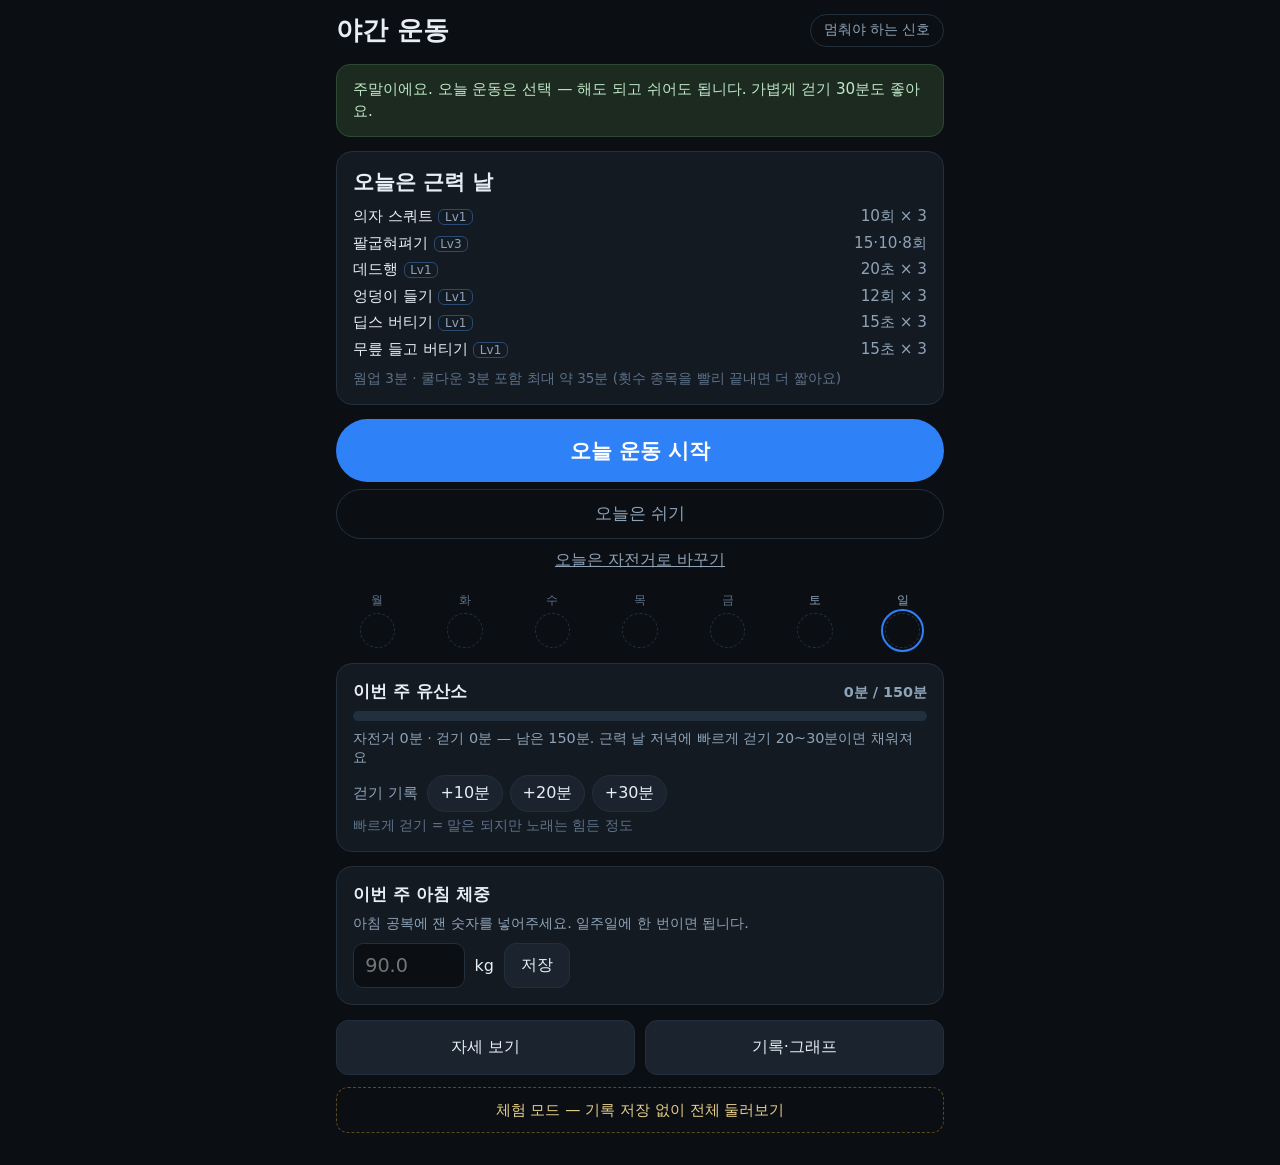
==== commit c765d229: "feat: 운동 중 잠깐 멈춤 / 계속하기 - 운동 화면 위 "⏸ 잠깐 멈춤" 버튼 → 멈춤 화면(남은 시간 표시, 계속하기·그만두기) - 멈추면 남은 시간·음성·예약된 비프음(카" ====
--- a/index.html
+++ b/index.html
@@ -37,7 +37,7 @@
   <section id="screen-work" class="screen work">
     <div id="w3d" class="w3d"></div>
     <p id="wLbl" class="wlbl"></p>
-    <div class="wtop"><span id="wPhase"></span><button id="btnQuit" class="ghost">그만두기</button></div>
+    <div class="wtop"><span id="wPhase"></span><span class="wbtns"><button id="btnPause" class="ghost">⏸ 잠깐 멈춤</button><button id="btnQuit" class="ghost">그만두기</button></span></div>
     <div id="wTap" class="wtap">
       <p id="wTitle" class="wtitle"></p>
       <p id="wClock" class="wclock">0</p>
@@ -45,6 +45,13 @@
     </div>
     <p id="wTip" class="wtip"></p>
     <div class="wbot"><div class="bar"><i id="wBar"></i></div><span id="wTotal"></span><button id="btnSkip" class="ghost" hidden>건너뛰기</button></div>
+    <div id="wPause" class="wpause" hidden>
+      <p class="t">잠깐 멈춤</p>
+      <p id="wPauseInfo" class="sub"></p>
+      <button id="btnResume" class="btn-start">▶ 계속하기</button>
+      <p class="muted">남은 시간은 그대로 멈춰 있어요. 물 마시고 숨 고르고 오세요.</p>
+      <button id="btnPauseQuit" class="ghost">그만두기</button>
+    </div>
   </section>
 
   <!-- 그만두기 -->
--- a/css/style.css
+++ b/css/style.css
@@ -79,6 +79,11 @@
 .work.is-active { display: block; }
 .w3d { position: absolute; inset: 0; display: none; }
 .work.show3d .w3d { display: block; }
+.wbtns { display: flex; gap: 0.4rem; }
+.wpause { position: absolute; inset: 0; z-index: 5; display: flex; flex-direction: column; align-items: center; justify-content: center; gap: 0.8rem; padding: 2rem 1.2rem; text-align: center; background: rgba(11, 15, 20, 0.96); }
+.wpause[hidden] { display: none; }
+.wpause .t { font-size: 2.2rem; font-weight: 800; }
+.wpause .btn-start { max-width: 340px; }
 .wtop { position: absolute; top: calc(env(safe-area-inset-top) + 0.5rem); left: 0.8rem; right: 0.8rem; display: flex; justify-content: space-between; align-items: center; z-index: 3; color: var(--sub); font-size: 0.95rem; }
 .wtap { position: absolute; inset: 0; display: flex; flex-direction: column; align-items: center; justify-content: center; text-align: center; z-index: 2; padding: 3rem 1rem 5rem; }
 .wtitle { font-size: 1.5rem; font-weight: 600; color: #cfe0f2; }
